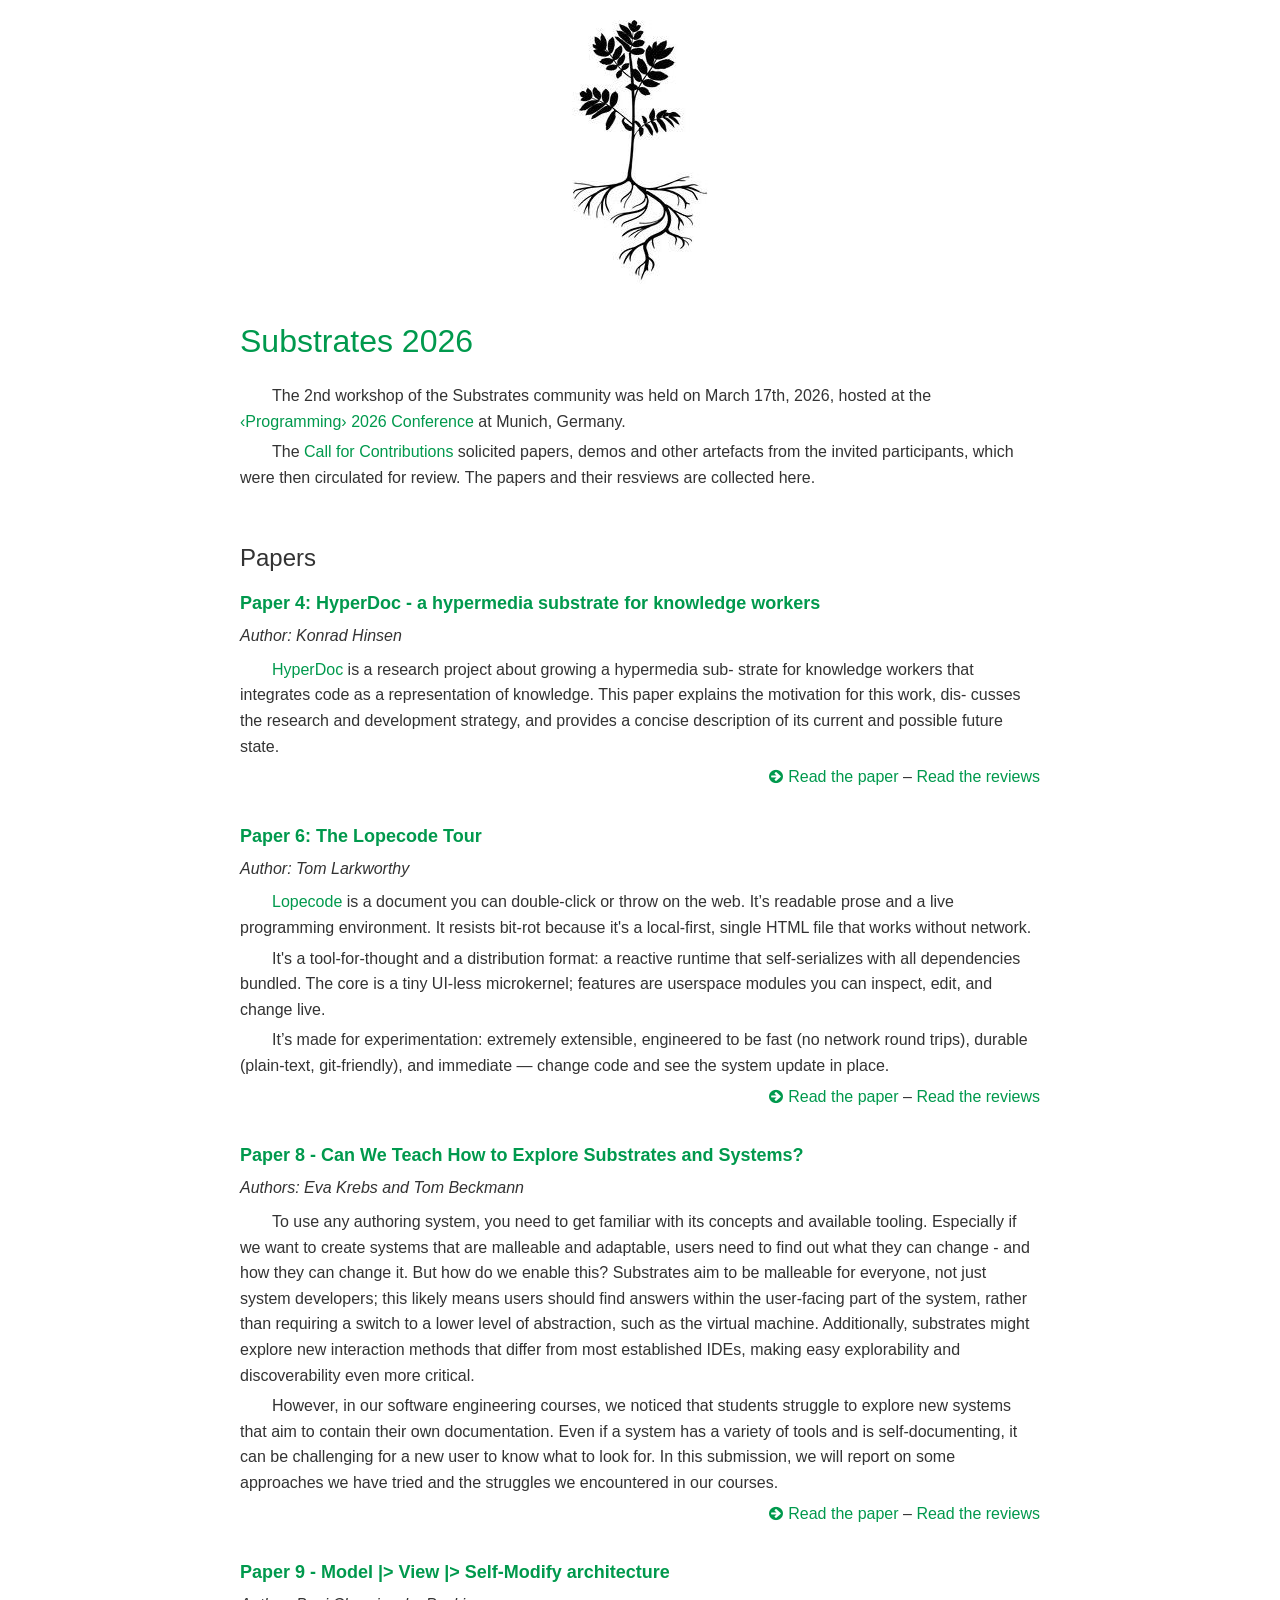
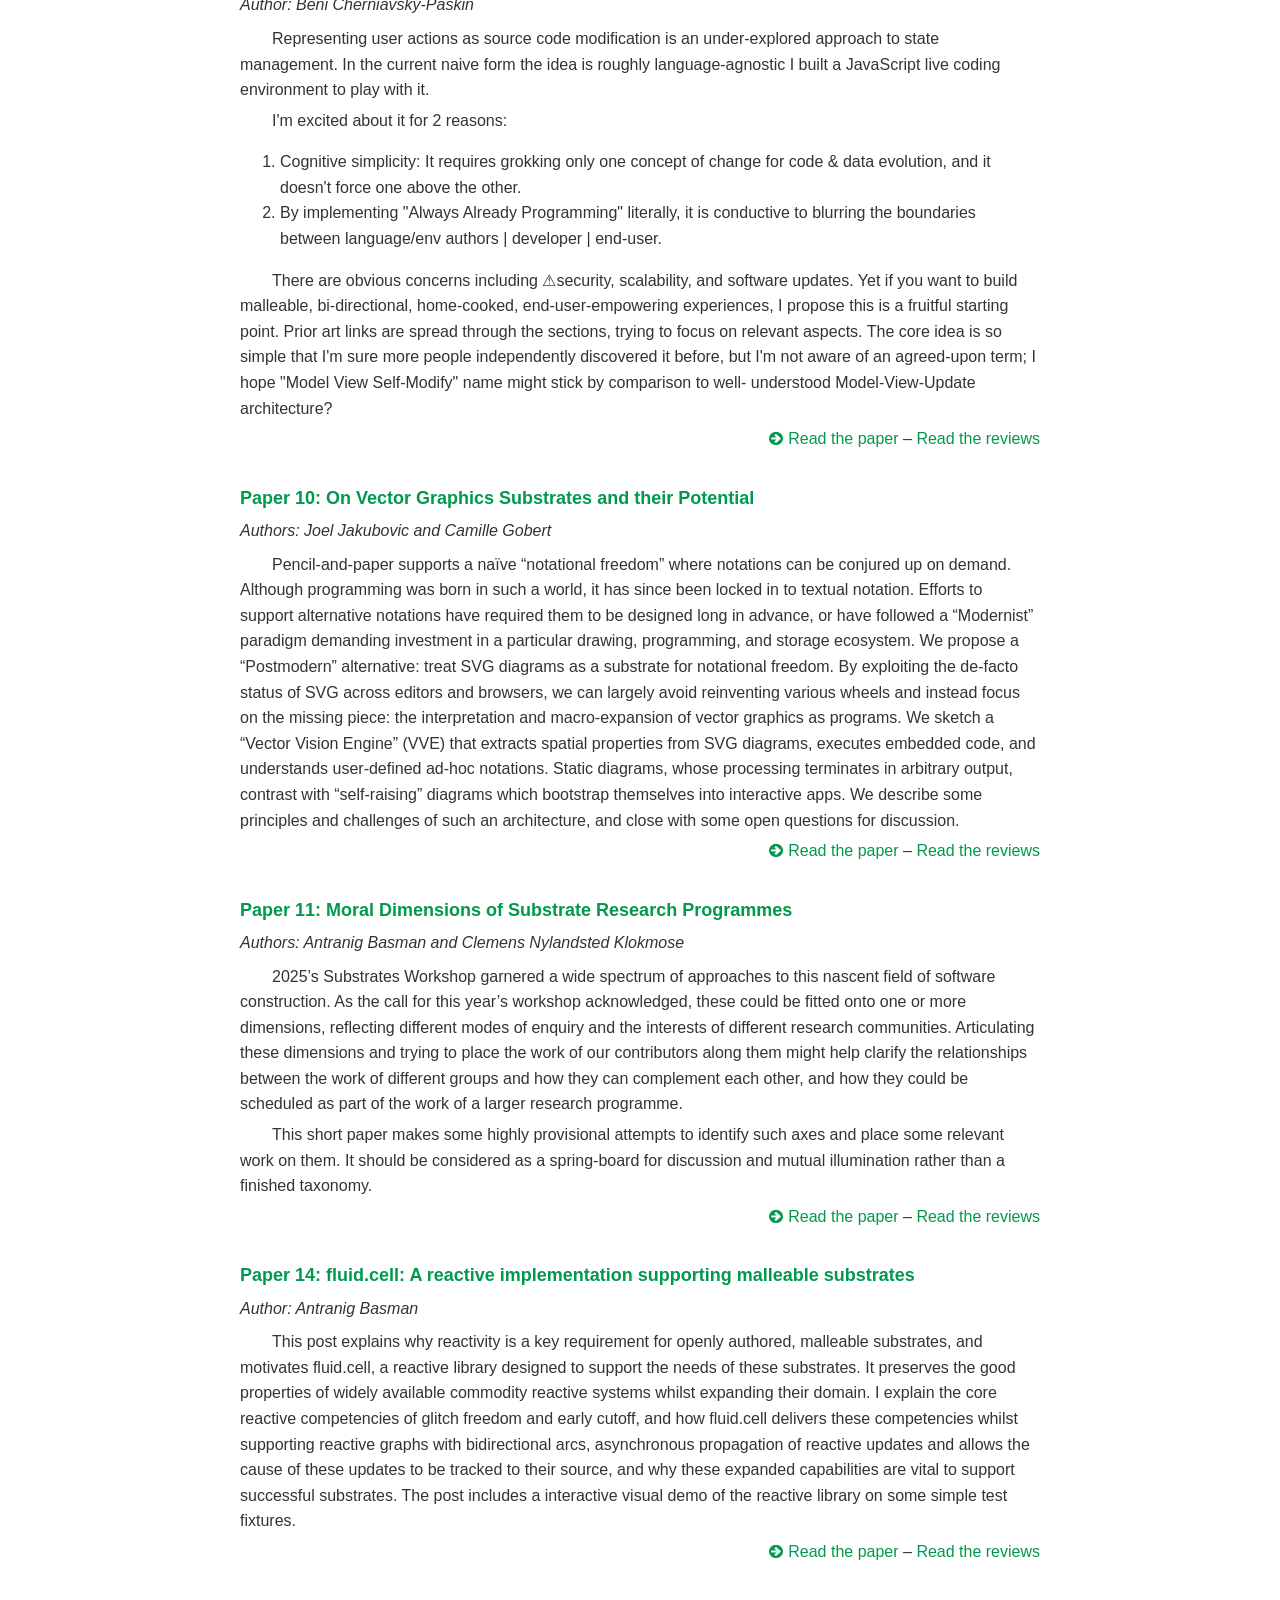
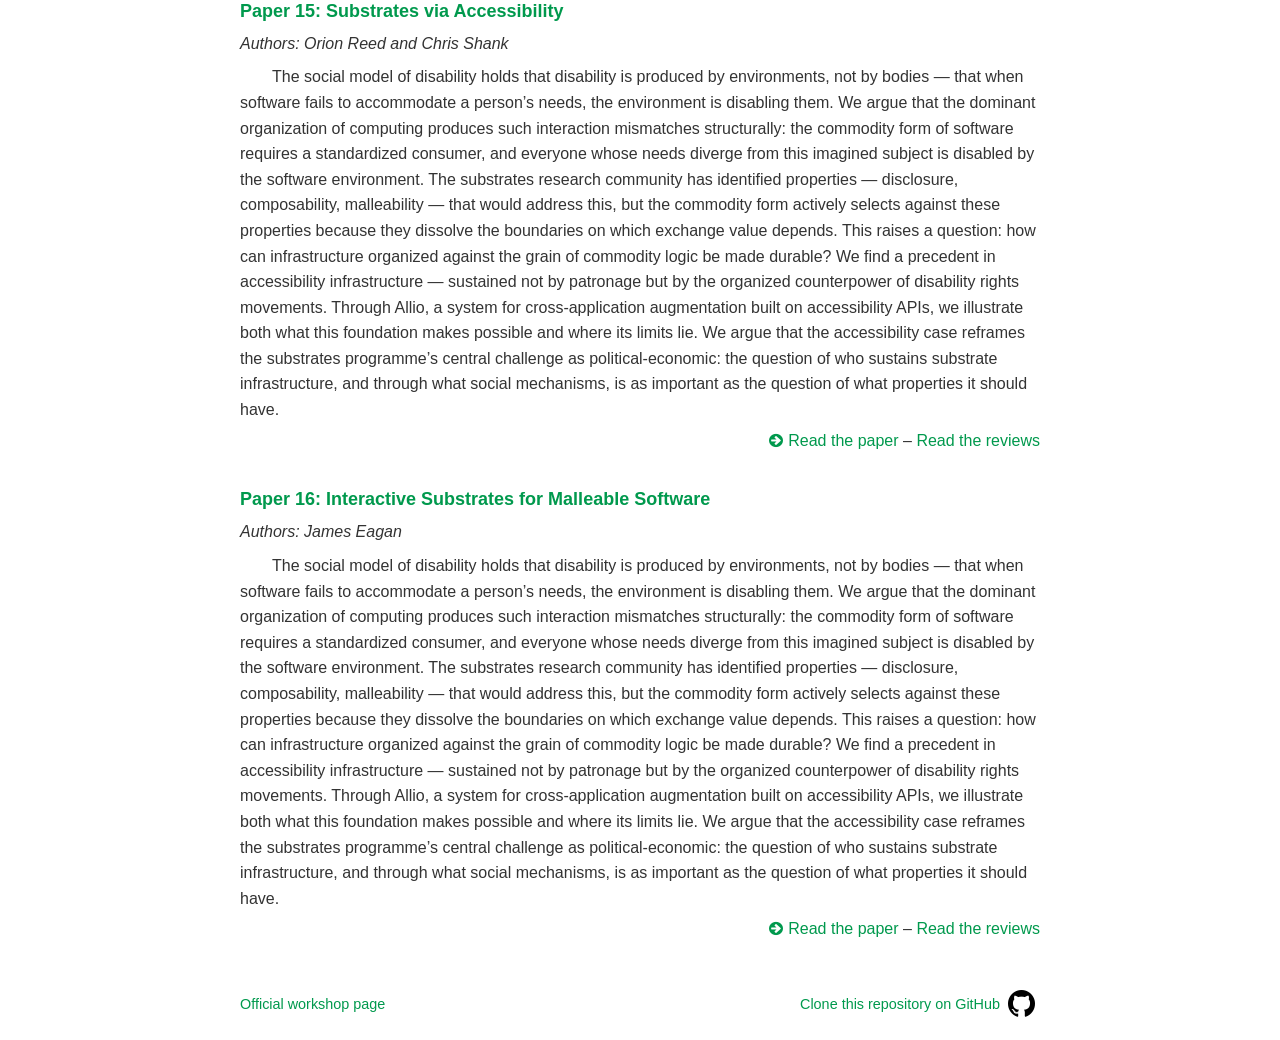
==== docs/2026/index.html @ 2f42cd90 "Reimporting clean repository" ====
<!DOCTYPE html>
<html lang="en">
<head>
    <meta charset="UTF-8">
    <meta name="viewport" content="width=device-width, initial-scale=1.0">
    <link href="../css/proceedings.css" rel="stylesheet">
    <link href="https://maxcdn.bootstrapcdn.com/font-awesome/4.7.0/css/font-awesome.min.css" rel="stylesheet" crossorigin="anonymous">
    <title>Substrates 2026 - Proceedings</title>
    <style>
        a {
            color: #00994d;
        }
    </style>
</head>
<body>
    <a href=".."><img src="../img/substrate.jpg" alt="Substrates" class="header-img"></a>

    <h1><a href="https://2026.programming-conference.org/home/substrates-2026">Substrates 2026</a></h1>

    <p>The 2nd workshop of the Substrates community was held on March 17th, 2026, hosted at the
    <a href="https://2026.programming-conference.org/">‹Programming› 2026 Conference</a> at Munich, Germany.</p>
    <p>The <a href="https://2026.programming-conference.org/home/substrates-2026#Call-for-Contributions">Call for Contributions</a> solicited papers, demos and other artefacts from the invited participants,
    which were then circulated for review. The papers and their resviews are collected here.
    </p>


    <h2>Papers</h2>

    <div class="paper">
        <div class="paper-title"><a href="papers/Paper 4 - Konrad Hinsen - HyperDoc - a hypermedia substrate for knowledge workers.pdf">Paper 4: HyperDoc - a hypermedia substrate for knowledge workers</a></div>
        <div class="paper-authors">Author: Konrad Hinsen</div>
        <div class="paper-abstract">
            <p><a href="https://codeberg.org/khinsen/hyperdoc">HyperDoc</a> is a research project about growing a hypermedia sub-
    strate for knowledge workers that integrates code as a representation
    of knowledge. This paper explains the motivation for this work, dis-
    cusses the research and development strategy, and provides a concise
    description of its current and possible future state.</p>
    <p class="links"><a href="papers/Paper 4 - Konrad Hinsen - HyperDoc - a hypermedia substrate for knowledge workers.pdf"><i class="fa fa-arrow-circle-right"></i>Read the paper</a> &ndash;
    <a href="reviews/Paper 4 - reviews.html">Read the reviews</a></p>
        </div>
    </div>

    <div class="paper">
        <div class="paper-title"><a href="papers/Paper 6 - Tom Larkworthy - The Lopecode Tour.pdf">Paper 6: The Lopecode Tour</a></div>
        <div class="paper-authors">Author: Tom Larkworthy</div>
        <div class="paper-abstract">
            <p><a href="https://tomlarkworthy.github.io/lopecode/notebooks/@tomlarkworthy_lopecode-tour.html">Lopecode</a> is a document you can double‑click or throw on the web. It’s readable
            prose and a live programming environment. It resists bit-rot because it's a local‑first,
                single HTML file that works without network.</p>
            <p>It's a tool-for-thought and a distribution format: a reactive runtime that
            self‑serializes with all dependencies bundled. The core is a tiny UI-less microkernel;
                features are userspace modules you can inspect, edit, and change live.</p>
            <p>It’s made for experimentation: extremely extensible, engineered to be fast (no
            network round trips), durable (plain‑text, git‑friendly), and immediate — change
                code and see the system update in place.</p>


    <p class="links"><a href="papers/Paper 6 - Tom Larkworthy - The Lopecode Tour.pdf"><i class="fa fa-arrow-circle-right"></i>Read the paper</a> &ndash;
    <a href="reviews/Paper 6 - reviews.html">Read the reviews</a></p>
        </div>
    </div>

    <div class="paper">
        <div class="paper-title"><a href="papers/Paper 8 - Eva Krebs and Tom Beckmann - Can We Teach How to Explore Substrates and Systems.pdf">Paper 8 - Can We Teach How to Explore Substrates and Systems?</a></div>
        <div class="paper-authors">Authors: Eva Krebs and Tom Beckmann</div>
        <div class="paper-abstract">
            <p>To use any authoring system, you need to get familiar with its
                concepts and available tooling. Especially if we want to create
                systems that are malleable and adaptable, users need to find out
                what they can change - and how they can change it. But how do
                we enable this? Substrates aim to be malleable for everyone, not
                just system developers; this likely means users should find answers
                within the user-facing part of the system, rather than requiring a
                switch to a lower level of abstraction, such as the virtual machine.
                Additionally, substrates might explore new interaction methods
                that differ from most established IDEs, making easy explorability
                and discoverability even more critical.</p>
            <p>However, in our software engineering courses, we noticed that
            students struggle to explore new systems that aim to contain their
            own documentation. Even if a system has a variety of tools and
            is self-documenting, it can be challenging for a new user to know
            what to look for. In this submission, we will report on some
            approaches we have tried and the struggles we encountered in our
            courses.</p>

<p class="links"><a href="papers/Paper 8 - Eva Krebs and Tom Beckmann - Can We Teach How to Explore Substrates and Systems.pdf"><i class="fa fa-arrow-circle-right"></i>Read the paper</a> &ndash;
    <a href="reviews/Paper 8 - reviews.html">Read the reviews</a></p>
        </div>
    </div>


    <div class="paper">
        <div class="paper-title"><a href="papers/Paper 9 - Beni Cherniavsky-Paskin - Model - View - Self-Modify architecture.pdf">Paper 9 - Model |> View |> Self-Modify architecture</a></div>
        <div class="paper-authors">Author: Beni Cherniavsky-Paskin</div>
        <div class="paper-abstract">
            <p>Representing user actions as source code modification is an under-explored approach to state management.
                In the current naive form the idea is roughly language-agnostic I built a JavaScript live coding environment to play with it. </p>
            <p>I'm excited about it for 2 reasons:<ol>
            <li>Cognitive simplicity: It requires grokking only one concept of change for code & data evolution, and it doesn't force one above the other.</li>
            <li>By implementing "Always Already Programming" literally, it is conductive to blurring the boundaries between
                language/env authors | developer | end-user.</li>
        </ol>
                <p>There are obvious concerns including ⚠security, scalability, and software updates. Yet if you want to build malleable, bi-directional, home-cooked,
                end-user-empowering experiences, I propose this is a fruitful starting point.
                Prior art links are spread through the sections, trying to focus on relevant aspects. The core idea is so simple that I'm sure more people independently
                discovered it before, but I'm not aware of an agreed-upon term; I hope "Model View Self-Modify" name might stick by comparison to well-
                    understood Model-View-Update architecture?</p>

            <p class="links"><a href="papers/Paper 9 - Beni Cherniavsky-Paskin - Model - View - Self-Modify architecture.pdf"><i class="fa fa-arrow-circle-right"></i>Read the paper</a> &ndash;
                <a href="reviews/Paper 9 - reviews.html">Read the reviews</a></p>
        </div>
    </div>

    <div class="paper">
        <div class="paper-title"><a href="papers/Paper 10 - Joel Jakubovic and Camille Gobert - On Vector Graphics Substrates and their Potential.pdf">Paper 10: On Vector Graphics Substrates and their Potential</a></div>
        <div class="paper-authors">Authors: Joel Jakubovic and Camille Gobert</div>
        <div class="paper-abstract">
<p>Pencil-and-paper supports a naïve “notational freedom” where notations can be conjured up on
    demand. Although programming was born in such a world, it has since been locked in to textual notation.
    Efforts to support alternative notations have required them to be designed long in advance, or have followed a
    “Modernist” paradigm demanding investment in a particular drawing, programming, and storage ecosystem.
    We propose a “Postmodern” alternative: treat SVG diagrams as a substrate for notational freedom. By exploiting
    the de-facto status of SVG across editors and browsers, we can largely avoid reinventing various wheels and
    instead focus on the missing piece: the interpretation and macro-expansion of vector graphics as programs. We
    sketch a “Vector Vision Engine” (VVE) that extracts spatial properties from SVG diagrams, executes embedded
    code, and understands user-defined ad-hoc notations. Static diagrams, whose processing terminates in arbitrary
    output, contrast with “self-raising” diagrams which bootstrap themselves into interactive apps. We describe
    some principles and challenges of such an architecture, and close with some open questions for discussion.</p>

<p class="links"><a href="papers/Paper 10 - Joel Jakubovic and Camille Gobert - On Vector Graphics Substrates and their Potential.pdf"><i class="fa fa-arrow-circle-right"></i>Read the paper</a> &ndash;
    <a href="reviews/Paper 10 - reviews.html">Read the reviews</a></p>
        </div>
    </div>

     <div class="paper">
        <div class="paper-title"><a href="papers/Paper 11 - Antranig Basman and Clemens Nylandsted Klokmose - Moral Dimensions of Substrate Research Programmes.pdf">Paper 11: Moral Dimensions of Substrate Research Programmes</a></div>
        <div class="paper-authors">Authors: Antranig Basman and Clemens Nylandsted Klokmose</div>
        <div class="paper-abstract">
<p>2025’s Substrates Workshop garnered a wide spectrum of approaches to this nascent field of
    software construction. As the call for this year’s workshop acknowledged, these could be fitted onto
    one or more dimensions, reflecting different modes of enquiry and the interests of different research
    communities. Articulating these dimensions and trying to place the work of our contributors along
    them might help clarify the relationships between the work of different groups and how they can
    complement each other, and how they could be scheduled as part of the work of a larger research
    programme.</p>
    <p>This short paper makes some highly provisional attempts to identify such axes and place some
    relevant work on them. It should be considered as a spring-board for discussion and mutual
    illumination rather than a finished taxonomy.</p>

<p class="links"><a href="papers/Paper 11 - Antranig Basman and Clemens Nylandsted Klokmose - Moral Dimensions of Substrate Research Programmes.pdf"><i class="fa fa-arrow-circle-right"></i>Read the paper</a> &ndash;
    <a href="reviews/Paper 11 - reviews.html">Read the reviews</a></p>
        </div>
    </div>

    <div class="paper">
        <div class="paper-title"><a
                href="papers/Paper 14 - Antranig Basman - fluid.cell - A reactive implementation supporting malleable substrates.pdf">Paper
            14: fluid.cell: A reactive implementation supporting malleable substrates</a></div>
        <div class="paper-authors">Author: Antranig Basman</div>
        <div class="paper-abstract">
            <p>This post explains why reactivity is a key requirement for openly authored, malleable substrates, and
                motivates fluid.cell, a reactive library designed to support the needs of these substrates. It preserves
                the good properties of widely available commodity reactive systems whilst expanding their domain. I
                explain the core reactive competencies of glitch freedom and early cutoff, and how fluid.cell delivers
                these competencies whilst supporting reactive graphs with bidirectional arcs, asynchronous propagation
                of reactive updates and allows the cause of these updates to be tracked to their source, and why these
                expanded capabilities are vital to support successful substrates. The post includes a interactive visual
                demo of the reactive library on some simple test fixtures.</p>

            <p class="links"><a
                    href="papers/Paper 14 - Antranig Basman - fluid.cell - A reactive implementation supporting malleable substrates.pdf"><i
                    class="fa fa-arrow-circle-right"></i>Read the paper</a> &ndash;
                <a href="reviews/Paper 14 - reviews.html">Read the reviews</a></p>
        </div>
    </div>

    <div class="paper">
        <div class="paper-title"><a
                href="papers/Paper 15 - Orion Reed and Chris Shank - Substrates via Accessibility.pdf">Paper
            15: Substrates via Accessibility</a></div>
        <div class="paper-authors">Authors: Orion Reed and Chris Shank</div>
        <div class="paper-abstract">
            <p>The social model of disability holds that disability is
                produced by environments, not by bodies — that when
                software fails to accommodate a person’s needs, the environment is disabling them. We argue that the dominant
                organization of computing produces such interaction mismatches structurally: the commodity form of software
                requires a standardized consumer, and everyone whose
                needs diverge from this imagined subject is disabled by the
                software environment. The substrates research community
                has identified properties — disclosure, composability, malleability — that would address this, but the commodity
                form actively selects against these properties because they
                dissolve the boundaries on which exchange value depends.
                This raises a question: how can infrastructure organized
                against the grain of commodity logic be made durable? We
                find a precedent in accessibility infrastructure — sustained
                not by patronage but by the organized counterpower of
                disability rights movements. Through Allio, a system for
                cross-application augmentation built on accessibility APIs,
                we illustrate both what this foundation makes possible and
                where its limits lie. We argue that the accessibility case
                reframes the substrates programme’s central challenge as
                political-economic: the question of who sustains substrate
                infrastructure, and through what social mechanisms, is as
                important as the question of what properties it should have.</p>

            <p class="links"><a
                    href="papers/Paper 15 - Orion Reed and Chris Shank - Substrates via Accessibility.pdf"><i
                    class="fa fa-arrow-circle-right"></i>Read the paper</a> &ndash;
                <a href="reviews/Paper 15 - reviews.html">Read the reviews</a></p>
        </div>
    </div>

    <div class="paper">
        <div class="paper-title"><a
                href="papers/Paper 16 - James Eagan - Interactive Substrates for Malleable Software.pdf">Paper
            16: Interactive Substrates for Malleable Software</a></div>
        <div class="paper-authors">Authors: James Eagan</div>
        <div class="paper-abstract">
            <p>The social model of disability holds that disability is
                produced by environments, not by bodies — that when
                software fails to accommodate a person’s needs, the environment is disabling them. We argue that the dominant
                organization of computing produces such interaction mismatches structurally: the commodity form of software
                requires a standardized consumer, and everyone whose
                needs diverge from this imagined subject is disabled by the
                software environment. The substrates research community
                has identified properties — disclosure, composability, malleability — that would address this, but the commodity
                form actively selects against these properties because they
                dissolve the boundaries on which exchange value depends.
                This raises a question: how can infrastructure organized
                against the grain of commodity logic be made durable? We
                find a precedent in accessibility infrastructure — sustained
                not by patronage but by the organized counterpower of
                disability rights movements. Through Allio, a system for
                cross-application augmentation built on accessibility APIs,
                we illustrate both what this foundation makes possible and
                where its limits lie. We argue that the accessibility case
                reframes the substrates programme’s central challenge as
                political-economic: the question of who sustains substrate
                infrastructure, and through what social mechanisms, is as
                important as the question of what properties it should have.</p>

            <p class="links"><a
                    href="papers/Paper 16 - James Eagan - Interactive Substrates for Malleable Software.pdf"><i
                    class="fa fa-arrow-circle-right"></i>Read the paper</a> &ndash;
                <a href="reviews/Paper 16 - reviews.html">Read the reviews</a></p>
        </div>
    </div>

    <div class="footer">
        <a href="https://2026.programming-conference.org/home/substrates-2026">Official workshop page</a>
        <a href="https://github.com/software-substrates/proceedings"><div>Clone this repository on GitHub</div><i class="fa fa-github" aria-hidden="true"></i></a>
    </div>
</body>
</html>
---- docs/css/proceedings.css ----
body {
    font-family: "Open Sans", -apple-system, BlinkMacSystemFont, "Segoe UI", Roboto, "Helvetica Neue", Arial, sans-serif, "Apple Color Emoji", "Segoe UI Emoji", "Segoe UI Symbol";

    line-height: 1.6;
    color: #333;
    max-width: 800px;
    margin: 0 auto;
    padding: 20px;
    background: #fff;
}

h1 {
    font-size: 2em;
    margin-bottom: 0.5em;
    font-weight: normal;
}

h2 {
    font-size: 1.5em;
    margin-top: 2em;
    margin-bottom: 0.5em;
    font-weight: normal;
}
p {
    margin-block-start: 5px;
    margin-block-end: 0;
    text-indent: 2em;
}

.paper {
    margin-bottom: 2em;
}

.paper-title {
    font-weight: bold;
    margin-bottom: 0.3em;
    font-size: large;
}

.paper-authors {
    font-style: italic;
    margin-bottom: 0.5em;
}

.paper-abstract {
    margin-left: 0;
}

a {
    color: #0066cc;
    text-decoration: none;
}

a:hover {
    text-decoration: underline;
}

.header-img {

    height: auto;
    display: block;
    margin: 0 auto 2em auto;
}

.event-info {
    margin-bottom: 2em;
    font-style: italic;
}

.links {
    text-align: right;
    margin: 5px 0px 20px 0px;
}

.fa {
    margin-right: 5px
}

.footer {
    padding-top: 1em;
    display: flex;
    font-size: 0.9em;
    align-items: center;
    justify-content: space-between;
}

.footer .fa {
    font-size: 2rem;
    color: black;
    margin-left: 0.5rem;
}

.footer a:nth-child(2) {
    text-decoration: none;
}

.footer a:hover div {
    text-decoration: underline;
}

.footer * {
    display: flex;
    align-items: center;
}
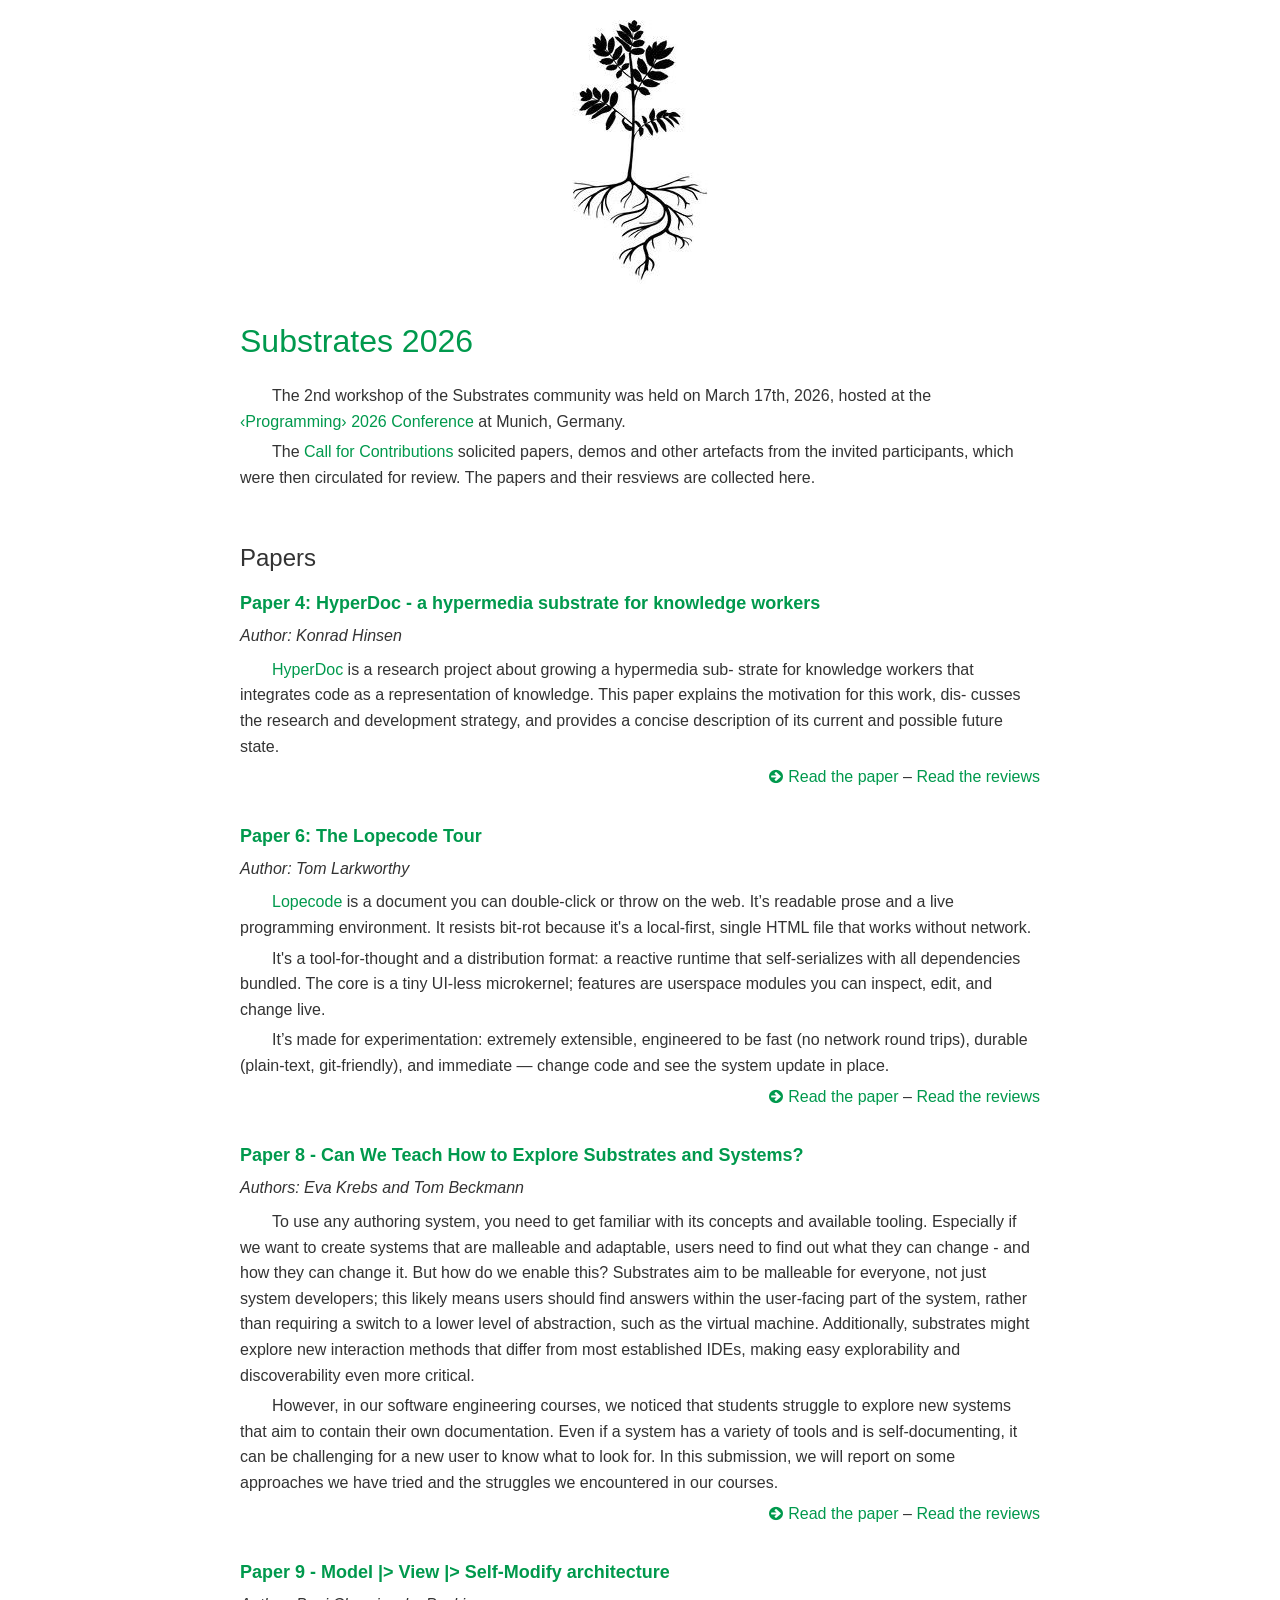
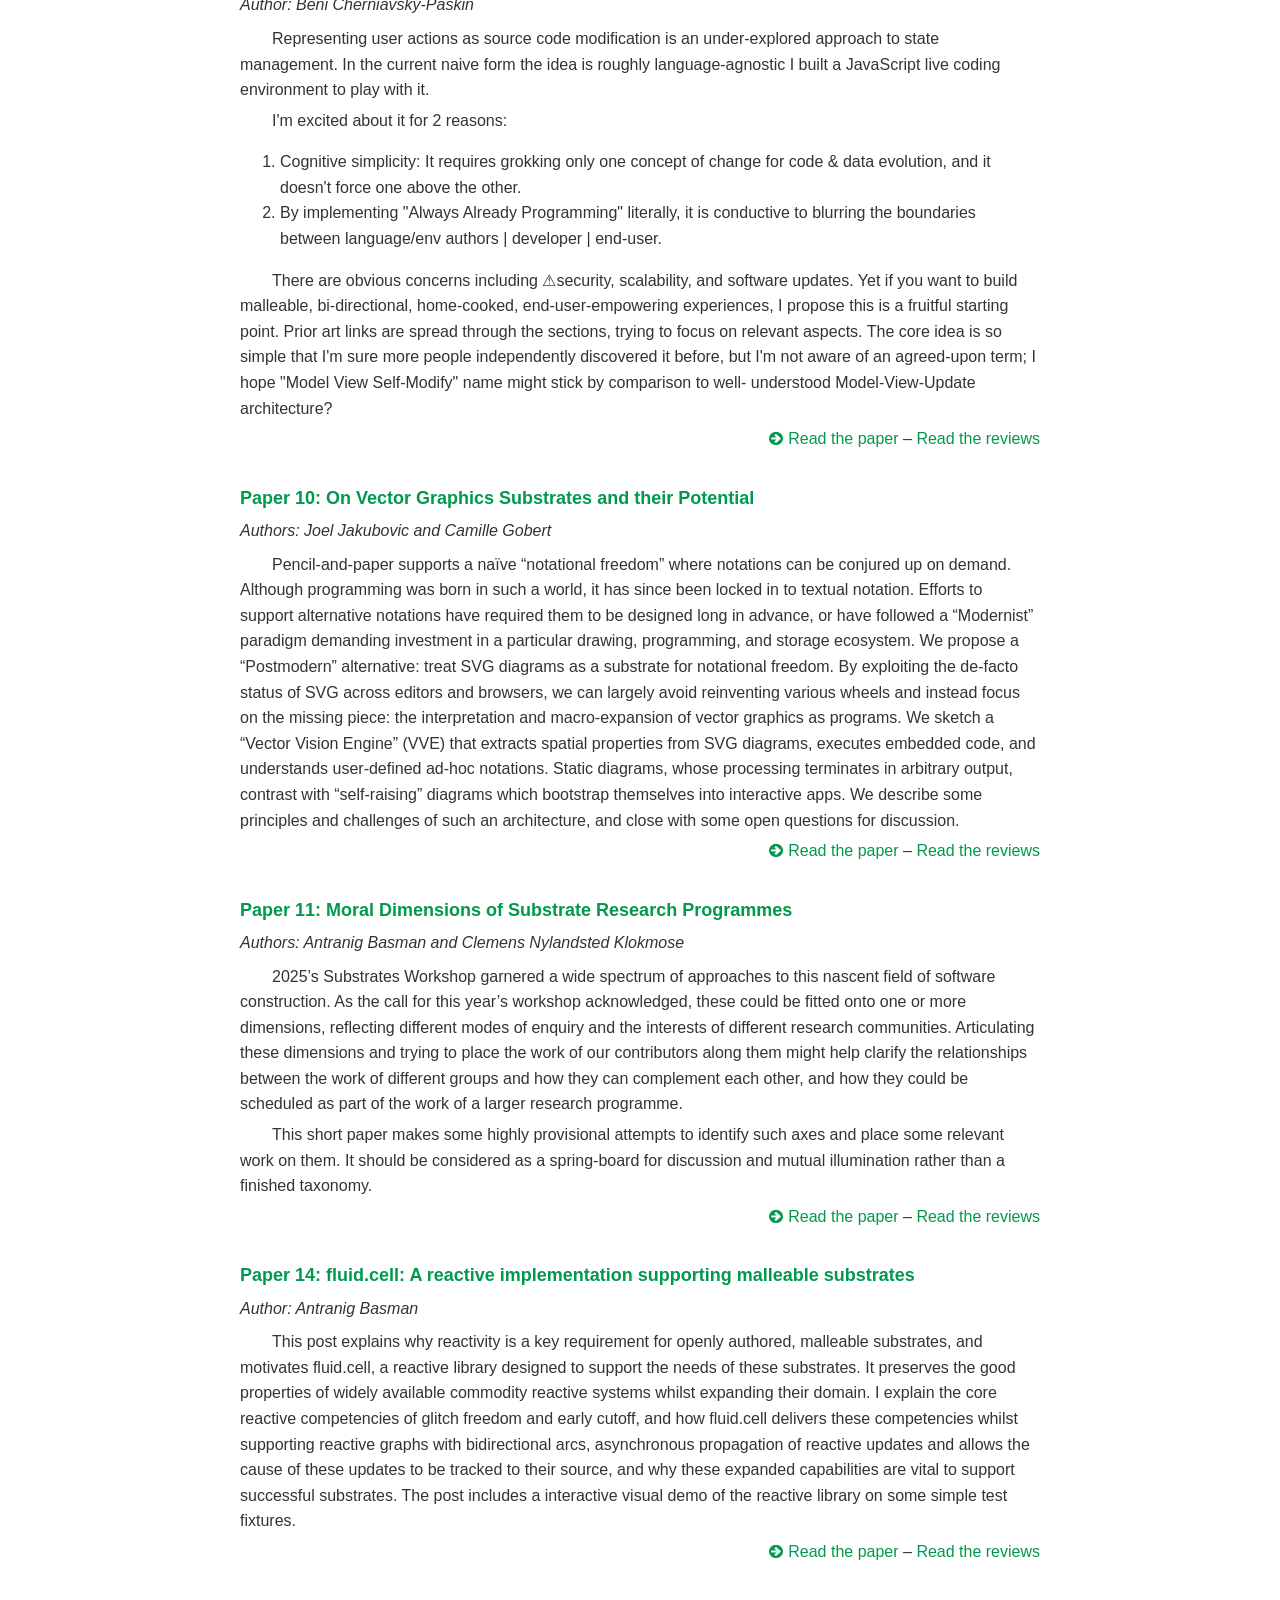
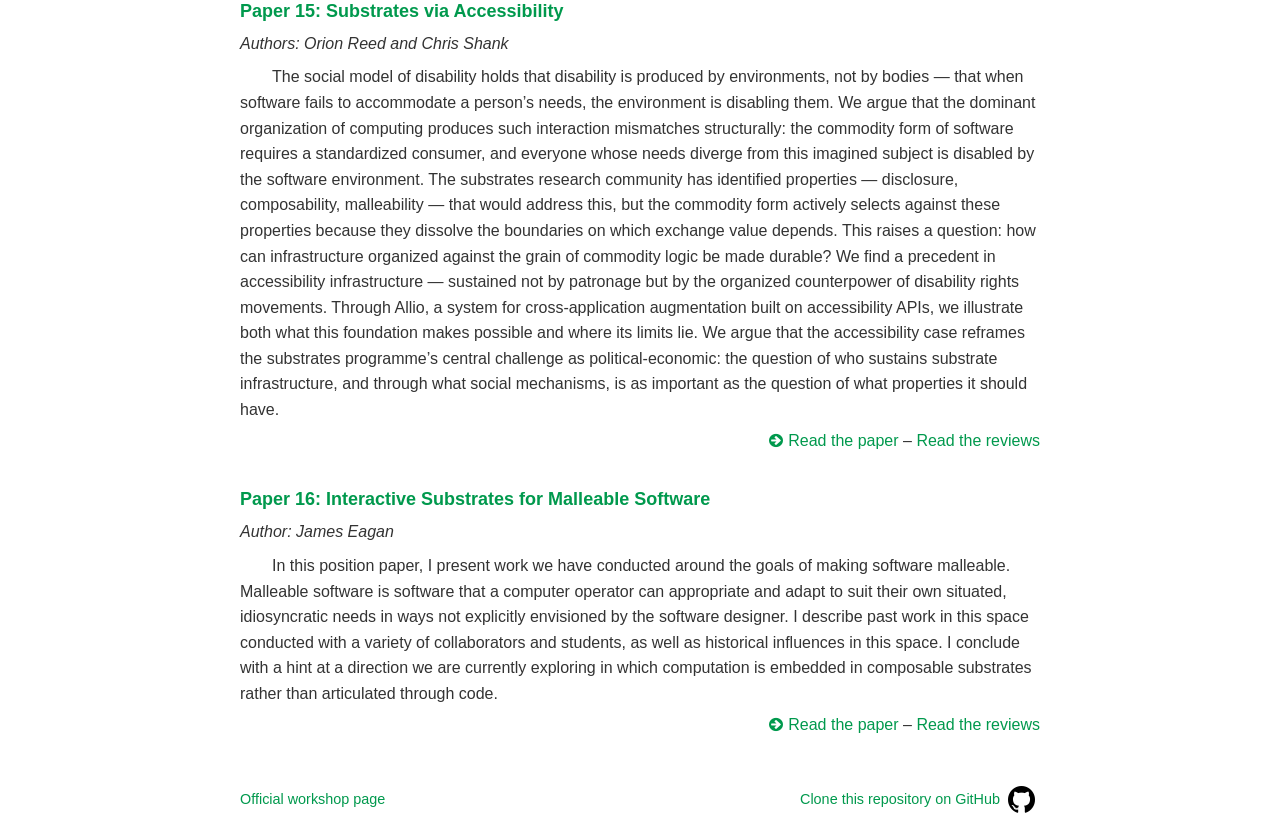
==== commit 19da4c7d: "Fixed abstract of paper 16" ====
--- a/docs/2026/index.html
+++ b/docs/2026/index.html
@@ -214,31 +214,14 @@
         <div class="paper-title"><a
                 href="papers/Paper 16 - James Eagan - Interactive Substrates for Malleable Software.pdf">Paper
             16: Interactive Substrates for Malleable Software</a></div>
-        <div class="paper-authors">Authors: James Eagan</div>
-        <div class="paper-abstract">
-            <p>The social model of disability holds that disability is
-                produced by environments, not by bodies — that when
-                software fails to accommodate a person’s needs, the environment is disabling them. We argue that the dominant
-                organization of computing produces such interaction mismatches structurally: the commodity form of software
-                requires a standardized consumer, and everyone whose
-                needs diverge from this imagined subject is disabled by the
-                software environment. The substrates research community
-                has identified properties — disclosure, composability, malleability — that would address this, but the commodity
-                form actively selects against these properties because they
-                dissolve the boundaries on which exchange value depends.
-                This raises a question: how can infrastructure organized
-                against the grain of commodity logic be made durable? We
-                find a precedent in accessibility infrastructure — sustained
-                not by patronage but by the organized counterpower of
-                disability rights movements. Through Allio, a system for
-                cross-application augmentation built on accessibility APIs,
-                we illustrate both what this foundation makes possible and
-                where its limits lie. We argue that the accessibility case
-                reframes the substrates programme’s central challenge as
-                political-economic: the question of who sustains substrate
-                infrastructure, and through what social mechanisms, is as
-                important as the question of what properties it should have.</p>
-
+        <div class="paper-authors">Author: James Eagan</div>
+        <div class="paper-abstract">
+            <p>In this position paper, I present work we have conducted around the goals of making software
+                malleable. Malleable software is software that a computer operator can appropriate and adapt to suit their
+                own situated, idiosyncratic needs in ways not explicitly envisioned by the software designer. I describe past
+                work in this space conducted with a variety of collaborators and students, as well as historical influences in
+                this space. I conclude with a hint at a direction we are currently exploring in which computation is embedded
+                in composable substrates rather than articulated through code.</p>
             <p class="links"><a
                     href="papers/Paper 16 - James Eagan - Interactive Substrates for Malleable Software.pdf"><i
                     class="fa fa-arrow-circle-right"></i>Read the paper</a> &ndash;
